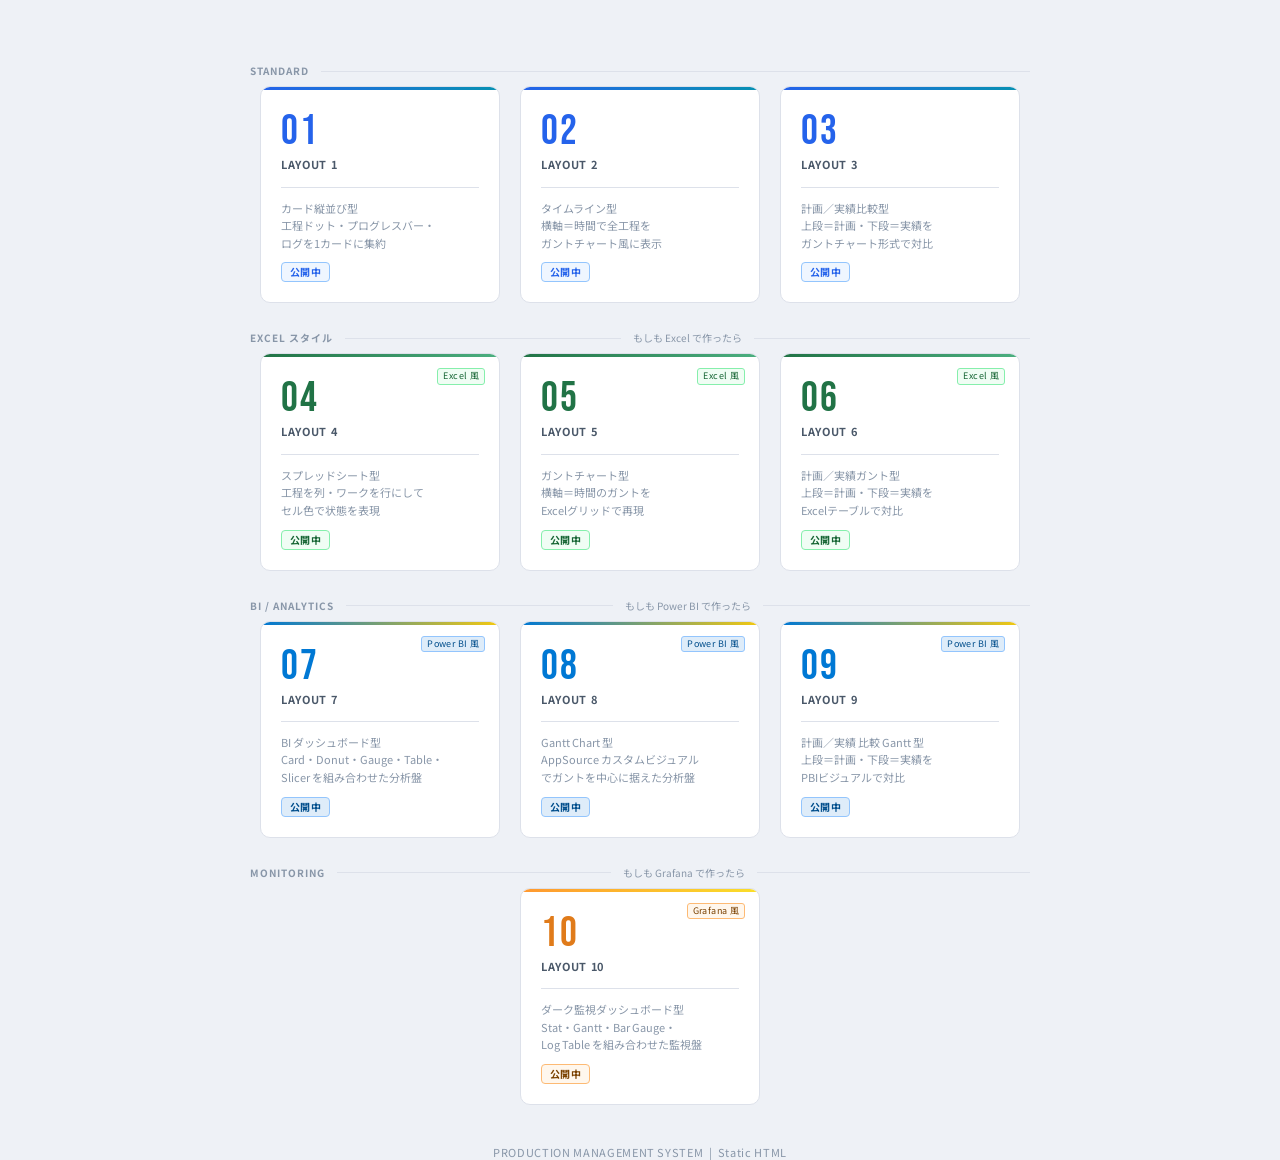
==== index.html @ 98a050fb "Initial commit: 生産管理板 — 10 layouts (Standard / Excel / Power BI / Grafana) Co-Authored-By: Claude So" ====
<!DOCTYPE html>
<html lang="ja">
<head>
  <meta charset="UTF-8">
  <meta name="viewport" content="width=device-width, initial-scale=1.0">
  <title>生産管理板 — レイアウト選択</title>
  <link rel="stylesheet" href="assets/style-common.css">
  <style>
    body {
      display: flex;
      flex-direction: column;
      align-items: center;
      justify-content: center;
      min-height: 100vh;
      gap: 0;
      padding: 40px 20px;
    }

    .header {
      text-align: center;
      margin-bottom: 40px;
    }
    .header h1 {
      font-family: 'Bebas Neue', cursive;
      font-size: 48px;
      letter-spacing: .15em;
      color: var(--text);
      line-height: 1;
    }
    .header .sub {
      margin-top: 6px;
      font-size: 12px;
      color: var(--dim);
      letter-spacing: .1em;
    }
    .accent-line {
      display: block;
      width: 40px;
      height: 2px;
      background: var(--blue);
      margin: 12px auto 0;
    }

    /* ── Production data summary ── */
    .prod-summary {
      background: var(--panel);
      border: 1px solid var(--border);
      border-radius: 10px;
      padding: 18px 28px;
      margin-bottom: 36px;
      width: 100%;
      max-width: 780px;
    }
    .ps-title {
      font-size: 10px;
      color: var(--dim);
      letter-spacing: .08em;
      text-transform: uppercase;
      margin-bottom: 12px;
    }
    .ps-units {
      display: flex;
      gap: 10px;
      flex-wrap: wrap;
    }
    .ps-unit {
      display: flex;
      align-items: center;
      gap: 8px;
      background: var(--panel2);
      border: 1px solid var(--border);
      border-radius: 6px;
      padding: 6px 12px;
      font-size: 12px;
    }
    .ps-unit-dot {
      width: 8px;
      height: 8px;
      border-radius: 50%;
      flex: 0 0 auto;
    }
    .ps-unit-name { font-weight: 700; color: var(--sub); }
    .ps-unit-procs { font-family: 'DM Mono', monospace; color: var(--dim); font-size: 11px; }

    /* ── Layout cards ── */
    .cards {
      display: flex;
      gap: 20px;
      flex-wrap: wrap;
      justify-content: center;
      width: 100%;
      max-width: 780px;
    }

    .layout-card {
      flex: 1;
      min-width: 200px;
      max-width: 240px;
      background: var(--panel);
      border: 1px solid var(--border);
      border-radius: 10px;
      padding: 24px 20px 20px;
      text-decoration: none;
      color: var(--text);
      position: relative;
      overflow: hidden;
      transition: border-color .2s, transform .15s, box-shadow .2s;
    }
    .layout-card::before {
      content: '';
      position: absolute;
      top: 0; left: 0; right: 0;
      height: 3px;
      border-radius: 10px 10px 0 0;
    }
    .layout-card.active::before  { background: linear-gradient(90deg, var(--blue), var(--cyan)); }
    .layout-card.coming::before  { background: var(--border2); }

    .layout-card.active:hover {
      border-color: var(--border2);
      transform: translateY(-3px);
      box-shadow: 0 8px 24px rgba(0,0,0,.12);
      cursor: pointer;
    }
    .layout-card.coming { opacity: .5; cursor: default; }

    .lc-number {
      font-family: 'Bebas Neue', cursive;
      font-size: 42px;
      letter-spacing: .05em;
      line-height: 1;
      margin-bottom: 4px;
    }
    .layout-card.active .lc-number { color: var(--blue); }
    .layout-card.coming .lc-number { color: var(--dim); }

    .lc-label {
      font-size: 11px;
      font-weight: 700;
      color: var(--sub);
      letter-spacing: .06em;
      margin-bottom: 14px;
    }
    .lc-desc {
      font-size: 11px;
      color: var(--dim);
      line-height: 1.6;
      border-top: 1px solid var(--border);
      padding-top: 12px;
    }
    .lc-badge {
      display: inline-block;
      margin-top: 10px;
      padding: 2px 8px;
      border-radius: 4px;
      font-size: 10px;
      font-weight: 700;
      letter-spacing: .04em;
    }
    .badge-available { background: var(--tint-blue);  color: var(--blue); border: 1px solid #93c5fd; }
    .badge-coming    { background: var(--panel2);      color: var(--dim);  border: 1px solid var(--border); }
    .badge-excel     { background: #f0fdf4; color: #166534; border: 1px solid #86efac; }

    /* Excel group */
    .cards-group-label {
      width: 100%;
      max-width: 780px;
      margin-top: 28px;
      margin-bottom: 8px;
      display: flex;
      align-items: center;
      gap: 12px;
    }
    .cgl-text {
      font-size: 10px;
      font-weight: 700;
      color: var(--dim);
      letter-spacing: .1em;
      white-space: nowrap;
    }
    .cgl-line {
      flex: 1;
      height: 1px;
      background: var(--border);
    }
    .layout-card.excel::before {
      background: linear-gradient(90deg, #217346, #4caf80);
    }
    .layout-card.excel .lc-number { color: #217346; }
    .layout-card.excel:hover {
      border-color: var(--border2);
      transform: translateY(-3px);
      box-shadow: 0 8px 24px rgba(0,0,0,.12);
      cursor: pointer;
    }
    .lc-excel-tag {
      position: absolute;
      top: 14px; right: 14px;
      font-size: 9px;
      color: #166534;
      background: #f0fdf4;
      border: 1px solid #86efac;
      border-radius: 3px;
      padding: 1px 5px;
      letter-spacing: .04em;
    }

    /* Power BI group */
    .layout-card.pbi::before {
      background: linear-gradient(90deg, #0078d4, #f2c811);
    }
    .layout-card.pbi .lc-number { color: #0078d4; }
    .layout-card.pbi:hover {
      border-color: var(--border2);
      transform: translateY(-3px);
      box-shadow: 0 8px 24px rgba(0,0,0,.12);
      cursor: pointer;
    }
    .lc-pbi-tag {
      position: absolute;
      top: 14px; right: 14px;
      font-size: 9px;
      color: #004e8c;
      background: #deecf9;
      border: 1px solid #93c5fd;
      border-radius: 3px;
      padding: 1px 5px;
      letter-spacing: .04em;
    }
    .badge-pbi { background: #deecf9; color: #004e8c; border: 1px solid #93c5fd; }

    /* Grafana group */
    .layout-card.gf::before {
      background: linear-gradient(90deg, #ff9830, #fade2a);
    }
    .layout-card.gf .lc-number { color: #e07b1a; }
    .layout-card.gf:hover {
      border-color: var(--border2);
      transform: translateY(-3px);
      box-shadow: 0 8px 24px rgba(0,0,0,.12);
      cursor: pointer;
    }
    .lc-gf-tag {
      position: absolute;
      top: 14px; right: 14px;
      font-size: 9px;
      color: #7a4100;
      background: #fff7ed;
      border: 1px solid #fdba74;
      border-radius: 3px;
      padding: 1px 5px;
      letter-spacing: .04em;
    }
    .badge-gf { background: #fff7ed; color: #7a4100; border: 1px solid #fdba74; }

    .footer {
      margin-top: 40px;
      font-size: 11px;
      color: var(--dim);
      letter-spacing: .06em;
    }
  </style>
</head>
<body>

<div class="header">
  <h1>PRODUCTION BOARD</h1>
  <div class="sub">生産管理板 — レイアウト選択</div>
  <span class="accent-line"></span>
</div>

<!-- 固定生産データ サマリー -->
<div class="prod-summary">
  <div class="ps-title">固定生産データ（全レイアウト共通） — 本日計画 5台</div>
  <div class="ps-units">
    <div class="ps-unit">
      <div class="ps-unit-dot" style="background:var(--blue)"></div>
      <span class="ps-unit-name">ワークA #1</span>
      <span class="ps-unit-procs">P01–P10 &nbsp;製品α</span>
    </div>
    <div class="ps-unit">
      <div class="ps-unit-dot" style="background:var(--cyan)"></div>
      <span class="ps-unit-name">ワークA #2</span>
      <span class="ps-unit-procs">P06–P10 &nbsp;製品α（P01-05完了済）</span>
    </div>
    <div class="ps-unit">
      <div class="ps-unit-dot" style="background:var(--green)"></div>
      <span class="ps-unit-name">ワークB</span>
      <span class="ps-unit-procs">P11–P15 &nbsp;製品β</span>
    </div>
    <div class="ps-unit">
      <div class="ps-unit-dot" style="background:var(--orange)"></div>
      <span class="ps-unit-name">ワークC #1</span>
      <span class="ps-unit-procs">P20 &nbsp;製品γ</span>
    </div>
    <div class="ps-unit">
      <div class="ps-unit-dot" style="background:var(--dim)"></div>
      <span class="ps-unit-name">ワークC #2</span>
      <span class="ps-unit-procs">P20 &nbsp;製品γ（待機）</span>
    </div>
  </div>
</div>

<!-- レイアウトカード グループ 1 -->
<div class="cards-group-label">
  <span class="cgl-text">STANDARD</span>
  <span class="cgl-line"></span>
</div>
<div class="cards">

  <a href="layout-1.html" class="layout-card active">
    <div class="lc-number">01</div>
    <div class="lc-label">LAYOUT 1</div>
    <div class="lc-desc">
      カード縦並び型<br>
      工程ドット・プログレスバー・<br>ログを1カードに集約
    </div>
    <span class="lc-badge badge-available">公開中</span>
  </a>

  <a href="layout-2.html" class="layout-card active">
    <div class="lc-number">02</div>
    <div class="lc-label">LAYOUT 2</div>
    <div class="lc-desc">
      タイムライン型<br>
      横軸＝時間で全工程を<br>ガントチャート風に表示
    </div>
    <span class="lc-badge badge-available">公開中</span>
  </a>

  <a href="layout-3.html" class="layout-card active">
    <div class="lc-number">03</div>
    <div class="lc-label">LAYOUT 3</div>
    <div class="lc-desc">
      計画／実績比較型<br>
      上段＝計画・下段＝実績を<br>ガントチャート形式で対比
    </div>
    <span class="lc-badge badge-available">公開中</span>
  </a>

</div>

<!-- レイアウトカード グループ 2 — Excel 風 -->
<div class="cards-group-label">
  <span class="cgl-text">EXCEL スタイル</span>
  <span class="cgl-line"></span>
  <span style="font-size:10px;color:var(--dim);white-space:nowrap;">もしも Excel で作ったら</span>
  <span class="cgl-line"></span>
</div>
<div class="cards">

  <a href="layout-4.html" class="layout-card active excel">
    <div class="lc-number">04</div>
    <div class="lc-label">LAYOUT 4</div>
    <div class="lc-excel-tag">Excel 風</div>
    <div class="lc-desc">
      スプレッドシート型<br>
      工程を列・ワークを行にして<br>セル色で状態を表現
    </div>
    <span class="lc-badge badge-excel">公開中</span>
  </a>

  <a href="layout-5.html" class="layout-card active excel">
    <div class="lc-number">05</div>
    <div class="lc-label">LAYOUT 5</div>
    <div class="lc-excel-tag">Excel 風</div>
    <div class="lc-desc">
      ガントチャート型<br>
      横軸＝時間のガントを<br>Excelグリッドで再現
    </div>
    <span class="lc-badge badge-excel">公開中</span>
  </a>

  <a href="layout-6.html" class="layout-card active excel">
    <div class="lc-number">06</div>
    <div class="lc-label">LAYOUT 6</div>
    <div class="lc-excel-tag">Excel 風</div>
    <div class="lc-desc">
      計画／実績ガント型<br>
      上段＝計画・下段＝実績を<br>Excelテーブルで対比
    </div>
    <span class="lc-badge badge-excel">公開中</span>
  </a>

</div>

<!-- レイアウトカード グループ 3 — Power BI 風 -->
<div class="cards-group-label">
  <span class="cgl-text">BI / ANALYTICS</span>
  <span class="cgl-line"></span>
  <span style="font-size:10px;color:var(--dim);white-space:nowrap;">もしも Power BI で作ったら</span>
  <span class="cgl-line"></span>
</div>
<div class="cards">

  <a href="layout-7.html" class="layout-card active pbi">
    <div class="lc-number">07</div>
    <div class="lc-label">LAYOUT 7</div>
    <div class="lc-pbi-tag">Power BI 風</div>
    <div class="lc-desc">
      BI ダッシュボード型<br>
      Card・Donut・Gauge・Table・<br>Slicer を組み合わせた分析盤
    </div>
    <span class="lc-badge badge-pbi">公開中</span>
  </a>

  <a href="layout-8.html" class="layout-card active pbi">
    <div class="lc-number">08</div>
    <div class="lc-label">LAYOUT 8</div>
    <div class="lc-pbi-tag">Power BI 風</div>
    <div class="lc-desc">
      Gantt Chart 型<br>
      AppSource カスタムビジュアル<br>でガントを中心に据えた分析盤
    </div>
    <span class="lc-badge badge-pbi">公開中</span>
  </a>

  <a href="layout-9.html" class="layout-card active pbi">
    <div class="lc-number">09</div>
    <div class="lc-label">LAYOUT 9</div>
    <div class="lc-pbi-tag">Power BI 風</div>
    <div class="lc-desc">
      計画／実績 比較 Gantt 型<br>
      上段＝計画・下段＝実績を<br>PBIビジュアルで対比
    </div>
    <span class="lc-badge badge-pbi">公開中</span>
  </a>

</div>

<!-- レイアウトカード グループ 4 — Grafana 風 -->
<div class="cards-group-label">
  <span class="cgl-text">MONITORING</span>
  <span class="cgl-line"></span>
  <span style="font-size:10px;color:var(--dim);white-space:nowrap;">もしも Grafana で作ったら</span>
  <span class="cgl-line"></span>
</div>
<div class="cards">

  <a href="layout-10.html" class="layout-card active gf">
    <div class="lc-number">10</div>
    <div class="lc-label">LAYOUT 10</div>
    <div class="lc-gf-tag">Grafana 風</div>
    <div class="lc-desc">
      ダーク監視ダッシュボード型<br>
      Stat・Gantt・Bar Gauge・<br>Log Table を組み合わせた監視盤
    </div>
    <span class="lc-badge badge-gf">公開中</span>
  </a>

</div>

<div class="footer">PRODUCTION MANAGEMENT SYSTEM &nbsp;|&nbsp; Static HTML</div>

</body>
</html>
---- assets/style-common.css ----
@import url('https://fonts.googleapis.com/css2?family=Bebas+Neue&family=DM+Mono:wght@400;500&family=Noto+Sans+JP:wght@400;500;700&display=swap');

:root {
  /* ── Backgrounds ── */
  --bg:      #eef1f6;
  --panel:   #ffffff;
  --panel2:  #f4f6f9;

  /* ── Borders ── */
  --border:  #dde1ea;
  --border2: #bcc4d0;

  /* ── Status colors（ライト背景上で読めるよう調整）── */
  --green:   #16a34a;
  --yellow:  #b45309;
  --orange:  #c2410c;
  --red:     #dc2626;
  --blue:    #2563eb;
  --cyan:    #0891b2;

  /* ── Text ── */
  --dim:     #8896a8;
  --sub:     #4a5869;
  --text:    #1a2332;

  /* ── Status tints（バッジ・ドット背景）── */
  --tint-green:  #f0fdf4;
  --tint-yellow: #fffbeb;
  --tint-orange: #fff7ed;
  --tint-blue:   #eff6ff;
  --tint-gray:   #f8fafc;
}

*, *::before, *::after { box-sizing: border-box; margin: 0; padding: 0; }

html, body {
  height: 100%;
  background: var(--bg);
  color: var(--text);
  font-family: 'Noto Sans JP', sans-serif;
  font-size: 13px;
  line-height: 1.4;
}

/* scrollbar */
::-webkit-scrollbar { width: 6px; height: 6px; }
::-webkit-scrollbar-track { background: var(--bg); }
::-webkit-scrollbar-thumb { background: var(--border2); border-radius: 3px; }

/* typography helpers */
.font-bebas { font-family: 'Bebas Neue', cursive; letter-spacing: .05em; }
.font-mono  { font-family: 'DM Mono', monospace; }

/* status badge */
.badge {
  display: inline-flex;
  align-items: center;
  gap: 5px;
  padding: 2px 8px;
  border-radius: 4px;
  font-size: 11px;
  font-weight: 700;
  letter-spacing: .04em;
  text-transform: uppercase;
}
.badge-ok    { background: var(--tint-green);  color: #166534; border: 1px solid #86efac; }
.badge-warn  { background: var(--tint-yellow); color: #92400e; border: 1px solid #fcd34d; }
.badge-alert { background: var(--tint-orange); color: #9a3412; border: 1px solid #fdba74; }
.badge-idle  { background: var(--tint-gray);   color: var(--dim); border: 1px solid var(--border2); }

/* dot blink animations */
@keyframes blink-blue {
  0%,100% { opacity: 1; box-shadow: 0 0 6px rgba(37,99,235,.4); }
  50%      { opacity: .6; box-shadow: none; }
}
@keyframes blink-yellow {
  0%,100% { opacity: 1; box-shadow: 0 0 6px rgba(180,83,9,.4); }
  50%      { opacity: .5; box-shadow: none; }
}

.dot-active  { animation: blink-blue   1.2s ease-in-out infinite; }
.dot-delayed { animation: blink-yellow 1s   ease-in-out infinite; }
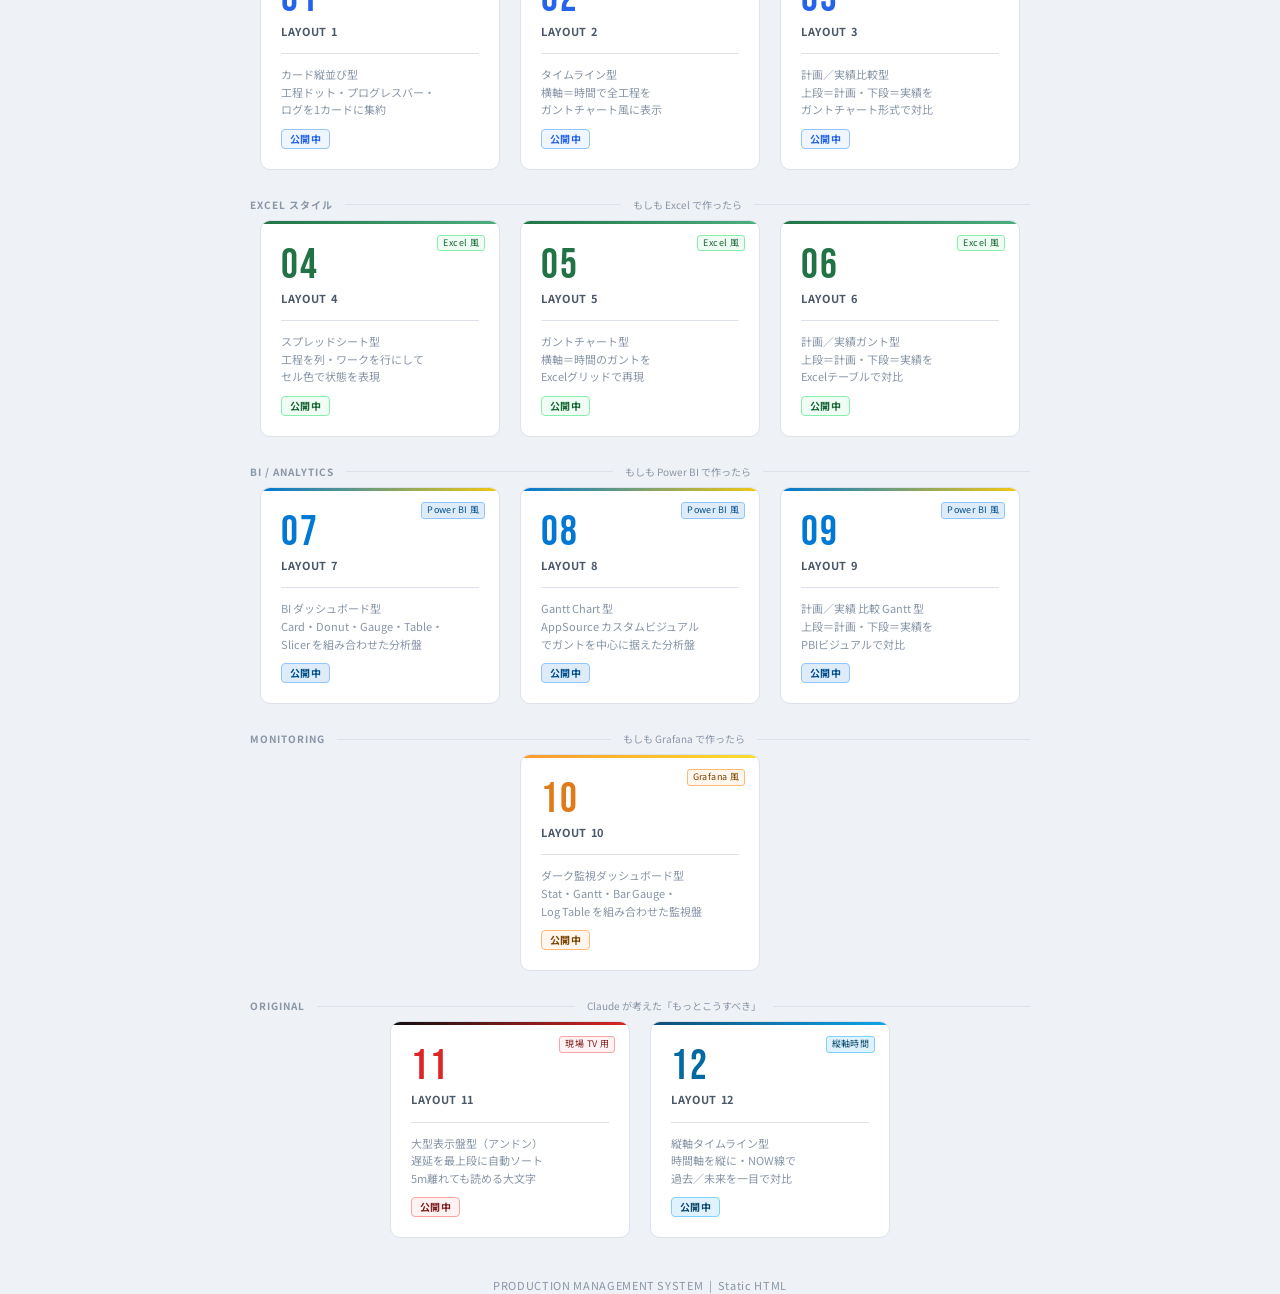
==== commit 5a0a2cb9: "feat: add Layout 11 (Andon board) and Layout 12 (vertical timeline) Layout 11: dark full-screen disp" ====
--- a/index.html
+++ b/index.html
@@ -253,6 +253,53 @@
     }
     .badge-gf { background: #fff7ed; color: #7a4100; border: 1px solid #fdba74; }
 
+    /* Original group */
+    .layout-card.orig::before {
+      background: linear-gradient(90deg, #0f0f0f, #dc2626);
+    }
+    .layout-card.orig .lc-number { color: #dc2626; }
+    .layout-card.orig:hover {
+      border-color: var(--border2);
+      transform: translateY(-3px);
+      box-shadow: 0 8px 24px rgba(0,0,0,.12);
+      cursor: pointer;
+    }
+    .lc-orig-tag {
+      position: absolute;
+      top: 14px; right: 14px;
+      font-size: 9px;
+      color: #7f1d1d;
+      background: #fef2f2;
+      border: 1px solid #fca5a5;
+      border-radius: 3px;
+      padding: 1px 5px;
+      letter-spacing: .04em;
+    }
+    .badge-orig { background: #fef2f2; color: #7f1d1d; border: 1px solid #fca5a5; }
+
+    .layout-card.vert::before {
+      background: linear-gradient(90deg, #0f4c75, #0ea5e9);
+    }
+    .layout-card.vert .lc-number { color: #0369a1; }
+    .layout-card.vert:hover {
+      border-color: var(--border2);
+      transform: translateY(-3px);
+      box-shadow: 0 8px 24px rgba(0,0,0,.12);
+      cursor: pointer;
+    }
+    .lc-vert-tag {
+      position: absolute;
+      top: 14px; right: 14px;
+      font-size: 9px;
+      color: #0c4a6e;
+      background: #e0f2fe;
+      border: 1px solid #7dd3fc;
+      border-radius: 3px;
+      padding: 1px 5px;
+      letter-spacing: .04em;
+    }
+    .badge-vert { background: #e0f2fe; color: #0c4a6e; border: 1px solid #7dd3fc; }
+
     .footer {
       margin-top: 40px;
       font-size: 11px;
@@ -450,6 +497,40 @@
 
 </div>
 
+<!-- レイアウトカード グループ 5 — オリジナル -->
+<div class="cards-group-label">
+  <span class="cgl-text">ORIGINAL</span>
+  <span class="cgl-line"></span>
+  <span style="font-size:10px;color:var(--dim);white-space:nowrap;">Claude が考えた「もっとこうすべき」</span>
+  <span class="cgl-line"></span>
+</div>
+<div class="cards">
+
+  <a href="layout-11.html" class="layout-card active orig">
+    <div class="lc-number">11</div>
+    <div class="lc-label">LAYOUT 11</div>
+    <div class="lc-orig-tag">現場 TV 用</div>
+    <div class="lc-desc">
+      大型表示盤型（アンドン）<br>
+      遅延を最上段に自動ソート<br>
+      5m離れても読める大文字
+    </div>
+    <span class="lc-badge badge-orig">公開中</span>
+  </a>
+
+  <a href="layout-12.html" class="layout-card active vert">
+    <div class="lc-number">12</div>
+    <div class="lc-label">LAYOUT 12</div>
+    <div class="lc-vert-tag">縦軸時間</div>
+    <div class="lc-desc">
+      縦軸タイムライン型<br>
+      時間軸を縦に・NOW線で<br>過去／未来を一目で対比
+    </div>
+    <span class="lc-badge badge-vert">公開中</span>
+  </a>
+
+</div>
+
 <div class="footer">PRODUCTION MANAGEMENT SYSTEM &nbsp;|&nbsp; Static HTML</div>
 
 </body>
